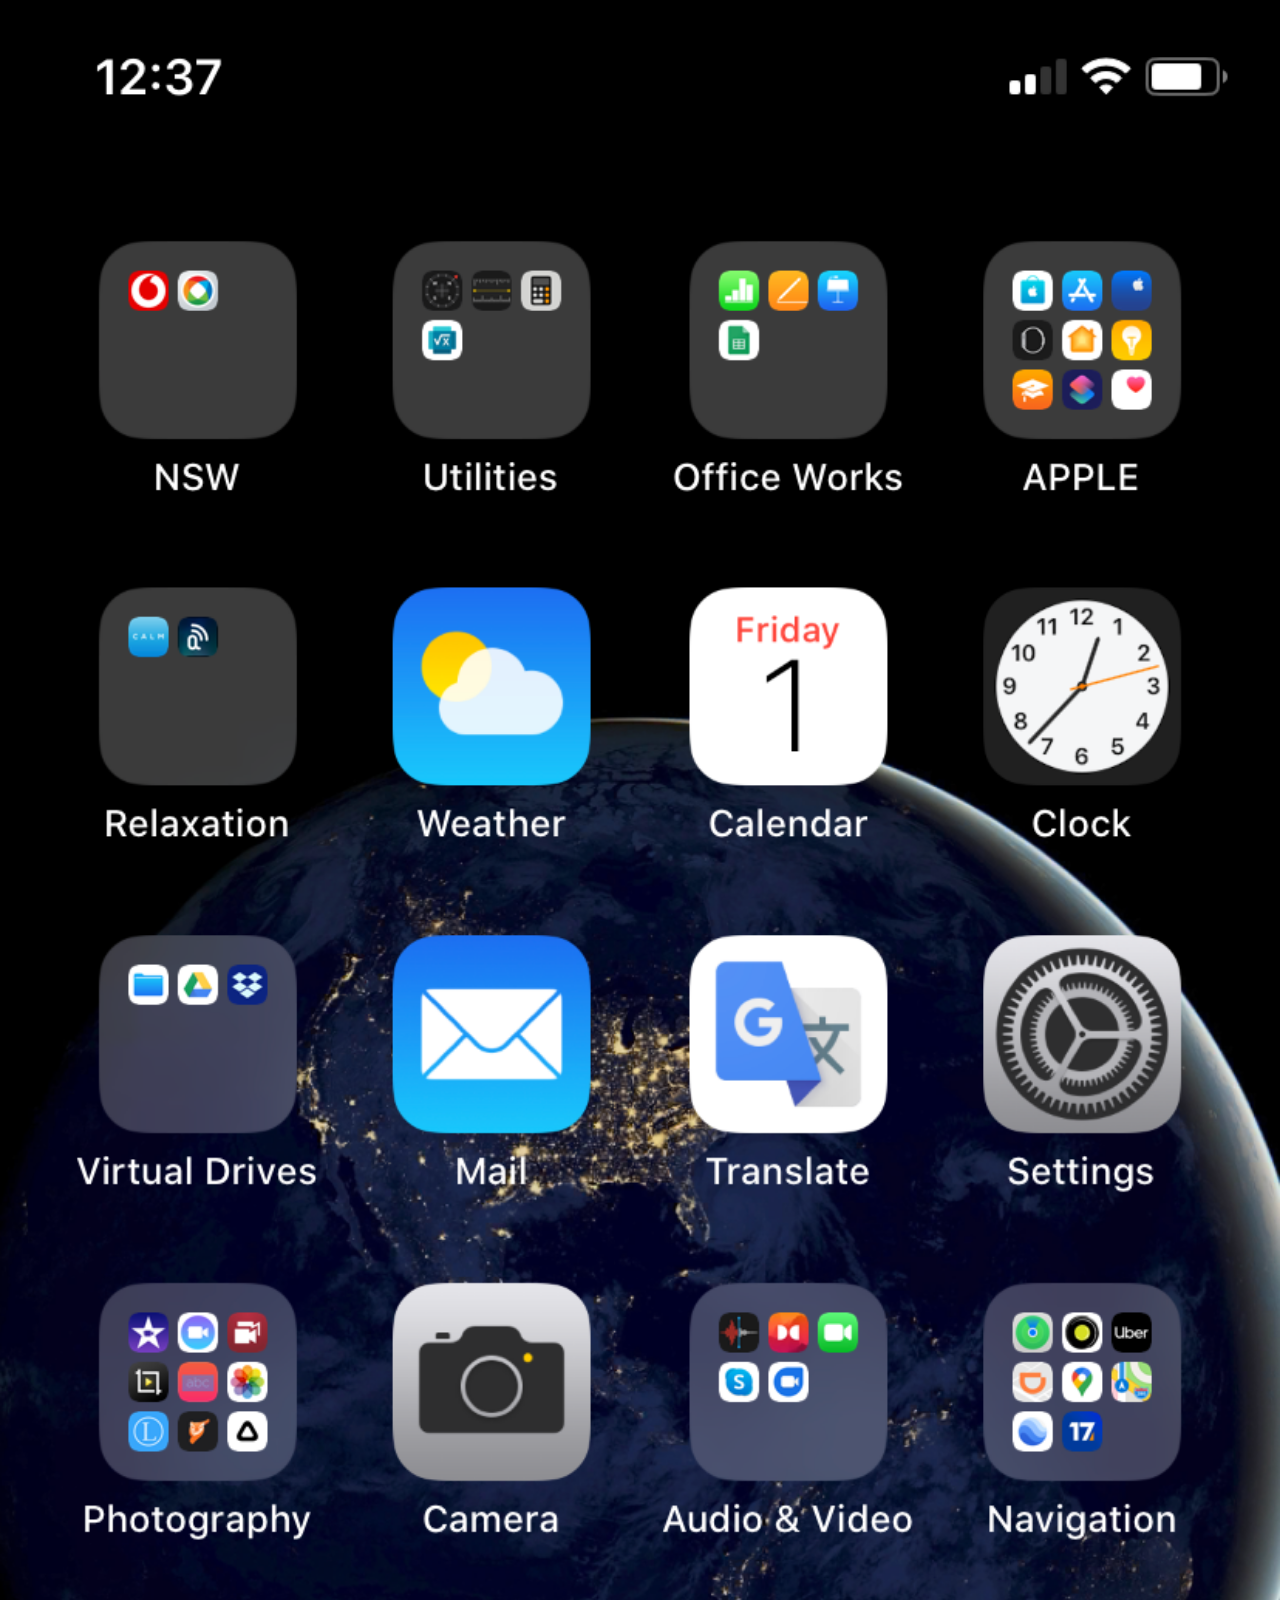
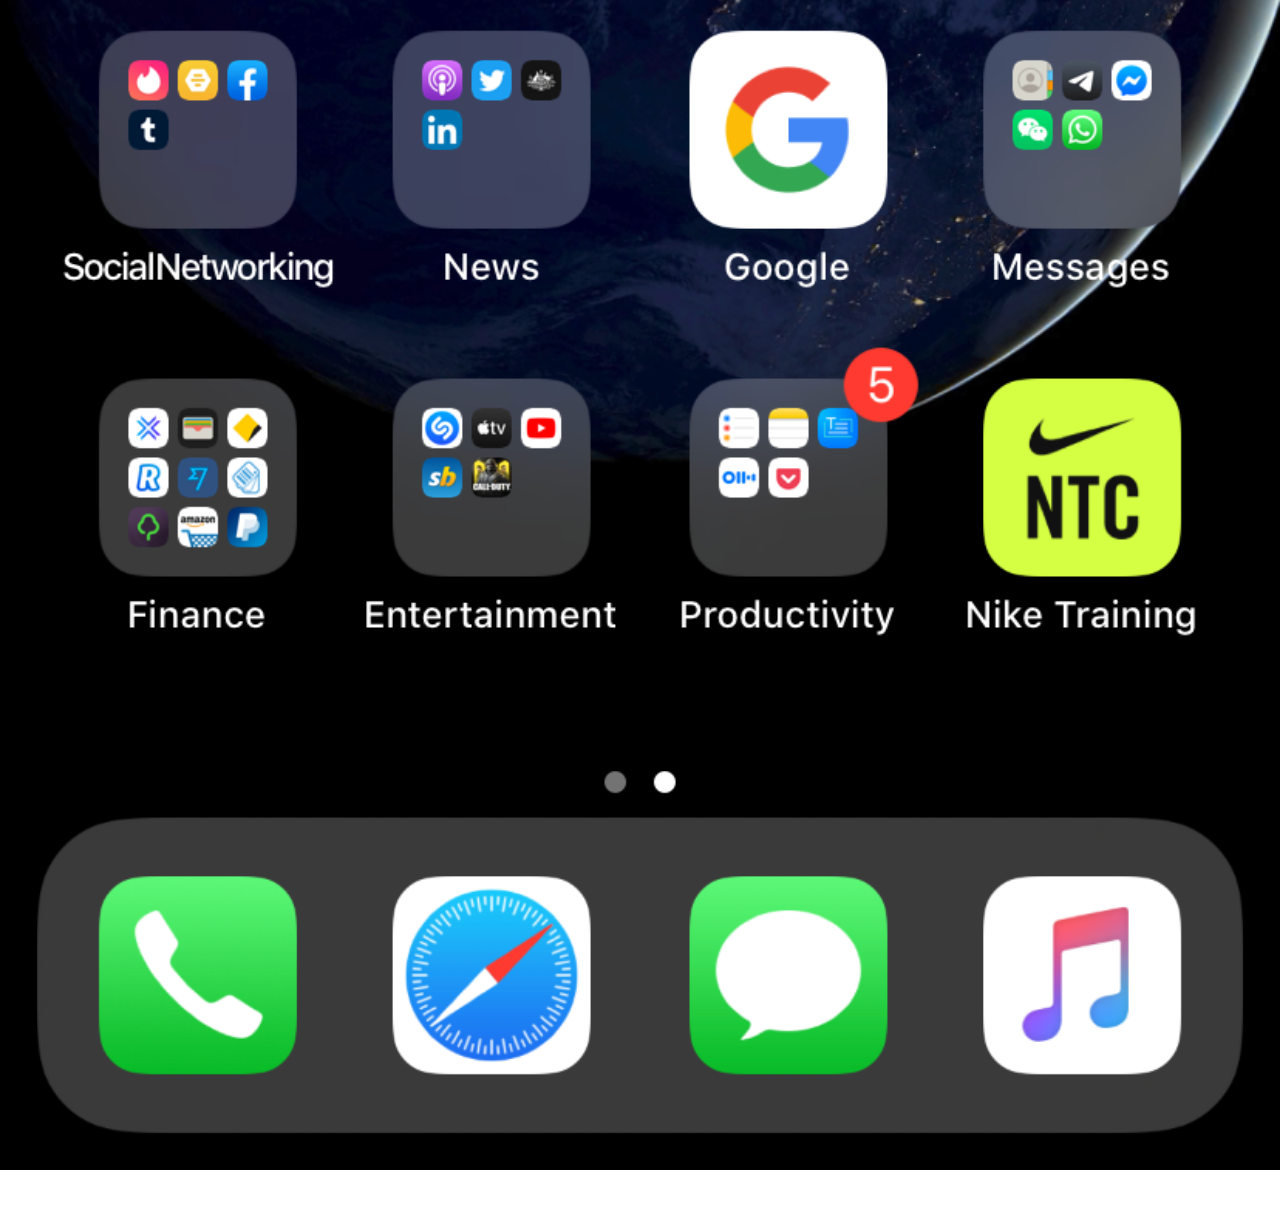
==== home.html @ 386906b9 "almost done, only need to fix a few things" ====
<!DOCTYPE html>
<html lang="en">
<head>
    <meta charset="UTF-8">
    <meta http-equiv="X-UA-Compatible" content="IE=edge">
    <meta name="viewport" content="width=device-width, initial-scale=1.0">
    <title>Document</title>
    <style>
        * {
            margin: 0px;
            padding: 0px;
        }

        ::-webkit-scrollbar {
            width: 0px;
            height: 0px;
        }

        a {
            display: block;
            color: white;
            font-weight: 900;
            width: 100vw;
            text-align: center;
            font-family: Arial;
            text-decoration: none;
            padding: 20px;
        }

        img {
            width: 100vw;
            /* height: 100vh; */
            background-position: center;
            background-size: cover;
            background-repeat: no-repeat;
        }
    </style>
</head>
<body>
    <img src="imgs/home.png" alt="home">
    <a href="#">ACCESS</a>
</body>
</html>
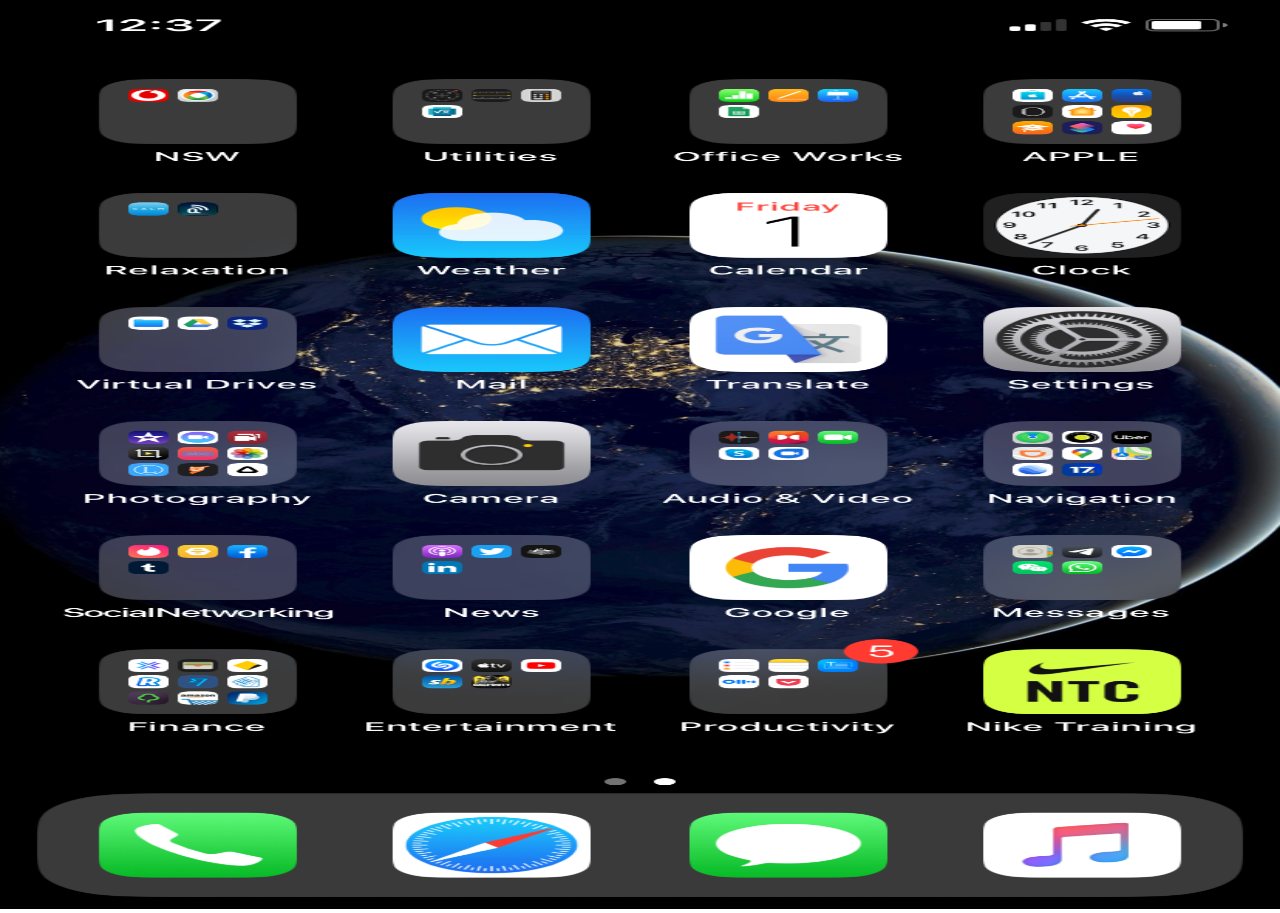
==== commit 385d1cf8: "finished" ====
--- a/home.html
+++ b/home.html
@@ -5,39 +5,18 @@
     <meta http-equiv="X-UA-Compatible" content="IE=edge">
     <meta name="viewport" content="width=device-width, initial-scale=1.0">
     <title>Document</title>
+    <link rel="stylesheet" href="socials/social.css">
     <style>
-        * {
-            margin: 0px;
-            padding: 0px;
-        }
-
-        ::-webkit-scrollbar {
-            width: 0px;
-            height: 0px;
-        }
-
-        a {
-            display: block;
-            color: white;
-            font-weight: 900;
-            width: 100vw;
-            text-align: center;
-            font-family: Arial;
-            text-decoration: none;
-            padding: 20px;
+        body {
+            overflow: hidden;
         }
 
         img {
-            width: 100vw;
-            /* height: 100vh; */
-            background-position: center;
-            background-size: cover;
-            background-repeat: no-repeat;
+            height: 101vh;
         }
     </style>
 </head>
 <body>
     <img src="imgs/home.png" alt="home">
-    <a href="#">ACCESS</a>
 </body>
 </html>--- a/socials/social.css
+++ b/socials/social.css
@@ -0,0 +1,31 @@
+* {
+    margin: 0px;
+    padding: 0px;
+}
+
+::-webkit-scrollbar {
+    width: 0px;
+    height: 0px;
+}
+
+a {
+    display: block;
+    background-color: gray;
+    color: white;
+    font-weight: 900;
+    width: 227px;
+    text-align: center;
+    font-family: Arial;
+    text-decoration: none;
+    padding: 20px;
+}
+
+a:hover {
+    text-shadow: 2px 2px 2px rgb(36, 33, 33);
+    text-decoration: underline;
+}
+
+img {
+    width: 100vw;   
+}
+
